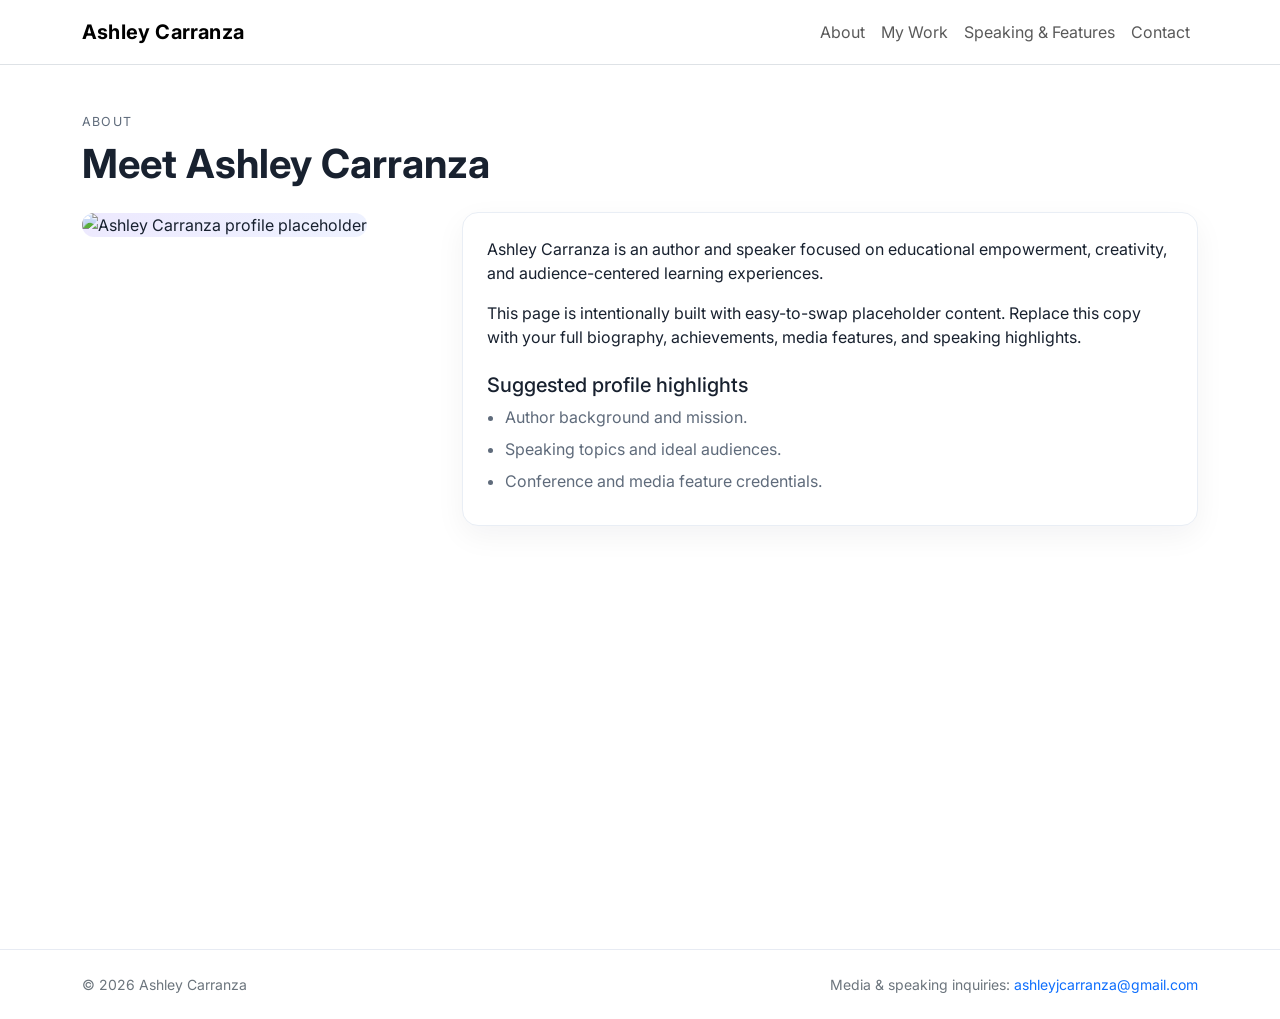
==== about/index.html @ da888146 "Refresh UI with modern Bootstrap styling and improved event/product UX" ====
<!doctype html>
<html lang="en">
  <head>
    <meta charset="UTF-8" />
    <meta name="viewport" content="width=device-width, initial-scale=1" />
    <title>About | Ashley Carranza</title>
    <meta name="description" content="About Ashley Carranza, author and speaker." />
    <link rel="canonical" href="https://ashleycarranza.com/about" />
    <link rel="preconnect" href="https://fonts.googleapis.com" />
    <link rel="preconnect" href="https://fonts.gstatic.com" crossorigin />
    <link href="https://fonts.googleapis.com/css2?family=Inter:wght@400;500;700&display=swap" rel="stylesheet" />
    <link href="https://cdn.jsdelivr.net/npm/bootstrap@5.3.8/dist/css/bootstrap.min.css" rel="stylesheet" />
    <link href="https://cdn.jsdelivr.net/npm/bootstrap-icons@1.11.3/font/bootstrap-icons.min.css" rel="stylesheet" />
    <link rel="stylesheet" href="/assets/css/styles.css" />
  </head>
  <body>
    <div id="site-nav"></div>

    <main class="container py-5 page-wrap">
      <p class="kicker mb-2">About</p>
      <h1 class="section-title mb-4">Meet Ashley Carranza</h1>
      <div class="row g-4 align-items-stretch">
        <div class="col-lg-4">
          <img class="profile-placeholder h-100" src="/images/about/profile-placeholder.jpg" alt="Ashley Carranza profile placeholder" loading="lazy" />
        </div>
        <div class="col-lg-8">
          <article class="soft-card bg-white p-4 h-100">
            <p>Ashley Carranza is an author and speaker focused on educational empowerment, creativity, and audience-centered learning experiences.</p>
            <p>This page is intentionally built with easy-to-swap placeholder content. Replace this copy with your full biography, achievements, media features, and speaking highlights.</p>
            <h2 class="h5 mt-4">Suggested profile highlights</h2>
            <ul class="list-clean">
              <li>Author background and mission.</li>
              <li>Speaking topics and ideal audiences.</li>
              <li>Conference and media feature credentials.</li>
            </ul>
          </article>
        </div>
      </div>
    </main>

    <div id="site-footer"></div>
    <script defer src="https://cdn.jsdelivr.net/npm/bootstrap@5.3.8/dist/js/bootstrap.bundle.min.js"></script>
    <script defer src="/assets/js/main.js"></script>
  </body>
</html>
---- assets/css/styles.css ----
:root {
  --ac-accent: #7c3aed;
  --ac-accent-soft: #f3e8ff;
  --ac-ink: #18212f;
  --ac-muted: #5f6b7b;
}

body {
  color: var(--ac-ink);
  font-family: 'Inter', system-ui, -apple-system, 'Segoe UI', Roboto, Arial, sans-serif;
  text-rendering: optimizeLegibility;
}

.navbar {
  backdrop-filter: saturate(180%) blur(6px);
}

.navbar-brand {
  letter-spacing: 0.2px;
  font-weight: 700;
}

.page-wrap {
  min-height: calc(100vh - 64px);
}

.hero-shell {
  border-radius: 1.25rem;
  background:
    radial-gradient(circle at 20% 15%, rgba(124, 58, 237, 0.12), transparent 35%),
    radial-gradient(circle at 85% 85%, rgba(14, 165, 233, 0.14), transparent 30%),
    linear-gradient(180deg, #ffffff 0%, #f8fafc 100%);
  border: 1px solid rgba(124, 58, 237, 0.14);
  box-shadow: 0 12px 40px rgba(2, 6, 23, 0.08);
}

.section-title {
  font-weight: 700;
}

.soft-card {
  border: 1px solid #e9eef5;
  border-radius: 1rem;
  box-shadow: 0 10px 30px rgba(15, 23, 42, 0.05);
}

.kicker {
  text-transform: uppercase;
  letter-spacing: 0.1em;
  font-size: 0.78rem;
  color: var(--ac-muted);
}

.ac-btn {
  --bs-btn-bg: var(--ac-accent);
  --bs-btn-border-color: var(--ac-accent);
  --bs-btn-hover-bg: #6d28d9;
  --bs-btn-hover-border-color: #6d28d9;
  --bs-btn-active-bg: #6d28d9;
  --bs-btn-active-border-color: #6d28d9;
  --bs-btn-color: #fff;
}

.badge-soft {
  background: var(--ac-accent-soft);
  color: #4c1d95;
  border: 1px solid rgba(124, 58, 237, 0.16);
}

.profile-placeholder,
.product-placeholder {
  width: 100%;
  aspect-ratio: 4 / 3;
  object-fit: cover;
  border-radius: 0.85rem;
  background: linear-gradient(135deg, #ede9fe, #eef2ff);
}

.list-clean {
  margin: 0;
  padding-left: 1.1rem;
}

.list-clean li {
  margin-bottom: 0.5rem;
  color: var(--ac-muted);
}

.filter-shell {
  border: 1px solid #e8edf5;
  border-radius: 1rem;
  background: #fff;
  box-shadow: 0 8px 24px rgba(15, 23, 42, 0.05);
}

footer {
  border-top: 1px solid #e7ebf3;
}

@media (max-width: 767px) {
  .hero-shell {
    padding: 1.5rem !important;
  }
}
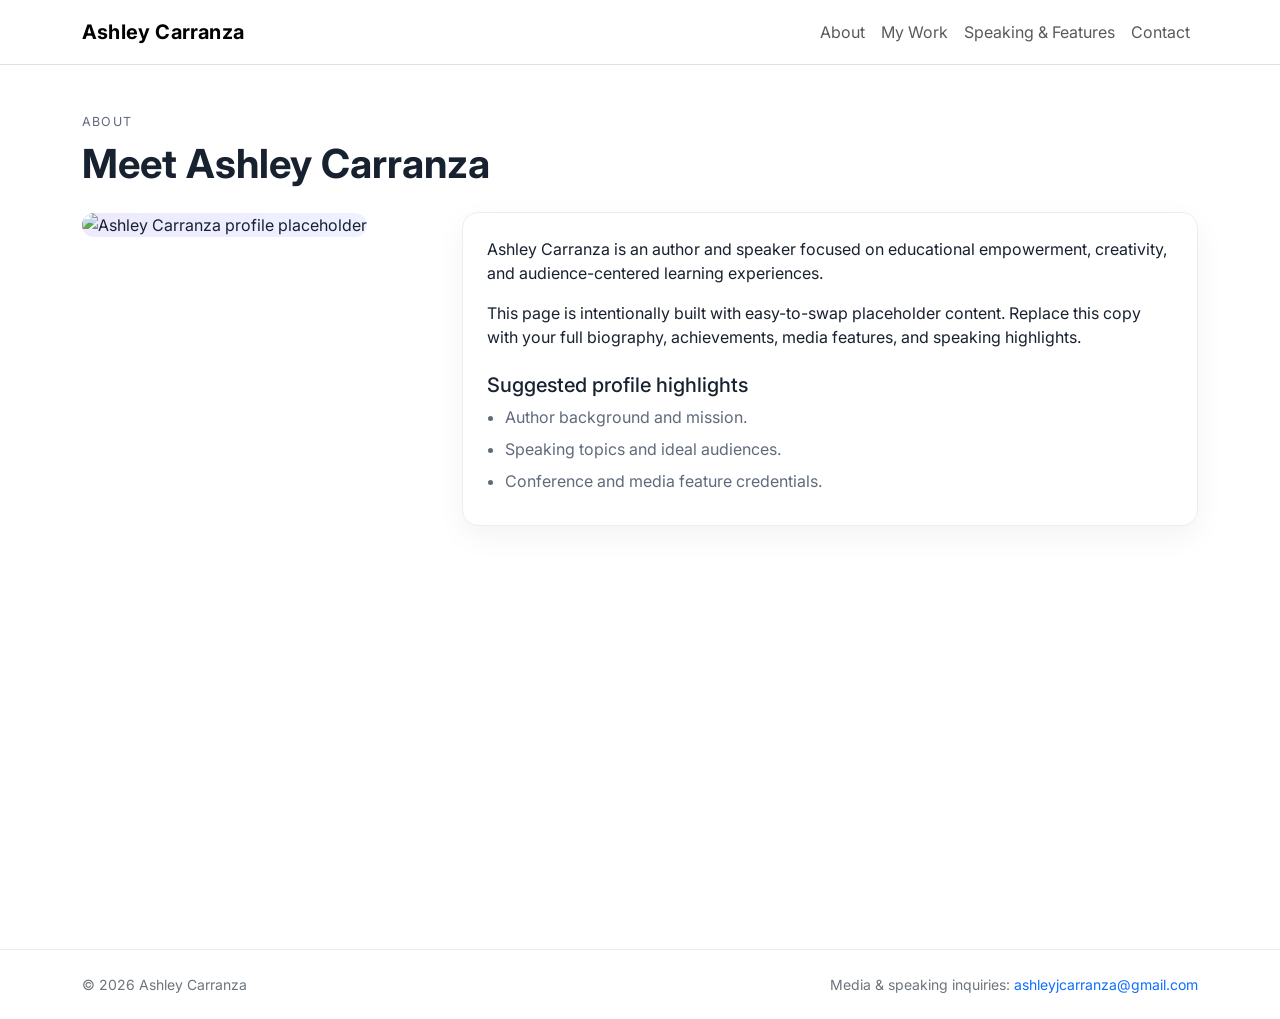
==== commit 4db70781: "Add GitHub Pages workflow and AOS animations across site" ====
--- a/about/index.html
+++ b/about/index.html
@@ -11,19 +11,20 @@
     <link href="https://fonts.googleapis.com/css2?family=Inter:wght@400;500;700&display=swap" rel="stylesheet" />
     <link href="https://cdn.jsdelivr.net/npm/bootstrap@5.3.8/dist/css/bootstrap.min.css" rel="stylesheet" />
     <link href="https://cdn.jsdelivr.net/npm/bootstrap-icons@1.11.3/font/bootstrap-icons.min.css" rel="stylesheet" />
+    <link href="https://unpkg.com/aos@2.3.1/dist/aos.css" rel="stylesheet" />
     <link rel="stylesheet" href="/assets/css/styles.css" />
   </head>
   <body>
     <div id="site-nav"></div>
 
     <main class="container py-5 page-wrap">
-      <p class="kicker mb-2">About</p>
-      <h1 class="section-title mb-4">Meet Ashley Carranza</h1>
+      <p class="kicker mb-2" data-aos="fade-up">About</p>
+      <h1 class="section-title mb-4" data-aos="fade-up" data-aos-delay="80">Meet Ashley Carranza</h1>
       <div class="row g-4 align-items-stretch">
-        <div class="col-lg-4">
+        <div class="col-lg-4" data-aos="zoom-in" data-aos-delay="120">
           <img class="profile-placeholder h-100" src="/images/about/profile-placeholder.jpg" alt="Ashley Carranza profile placeholder" loading="lazy" />
         </div>
-        <div class="col-lg-8">
+        <div class="col-lg-8" data-aos="fade-left" data-aos-delay="160">
           <article class="soft-card bg-white p-4 h-100">
             <p>Ashley Carranza is an author and speaker focused on educational empowerment, creativity, and audience-centered learning experiences.</p>
             <p>This page is intentionally built with easy-to-swap placeholder content. Replace this copy with your full biography, achievements, media features, and speaking highlights.</p>
@@ -40,6 +41,7 @@
 
     <div id="site-footer"></div>
     <script defer src="https://cdn.jsdelivr.net/npm/bootstrap@5.3.8/dist/js/bootstrap.bundle.min.js"></script>
+    <script defer src="https://unpkg.com/aos@2.3.1/dist/aos.js"></script>
     <script defer src="/assets/js/main.js"></script>
   </body>
 </html>
--- a/assets/css/styles.css
+++ b/assets/css/styles.css
@@ -42,6 +42,12 @@
   border: 1px solid #e9eef5;
   border-radius: 1rem;
   box-shadow: 0 10px 30px rgba(15, 23, 42, 0.05);
+  transition: transform 0.25s ease, box-shadow 0.25s ease;
+}
+
+.soft-card:hover {
+  transform: translateY(-4px);
+  box-shadow: 0 16px 38px rgba(15, 23, 42, 0.1);
 }
 
 .kicker {
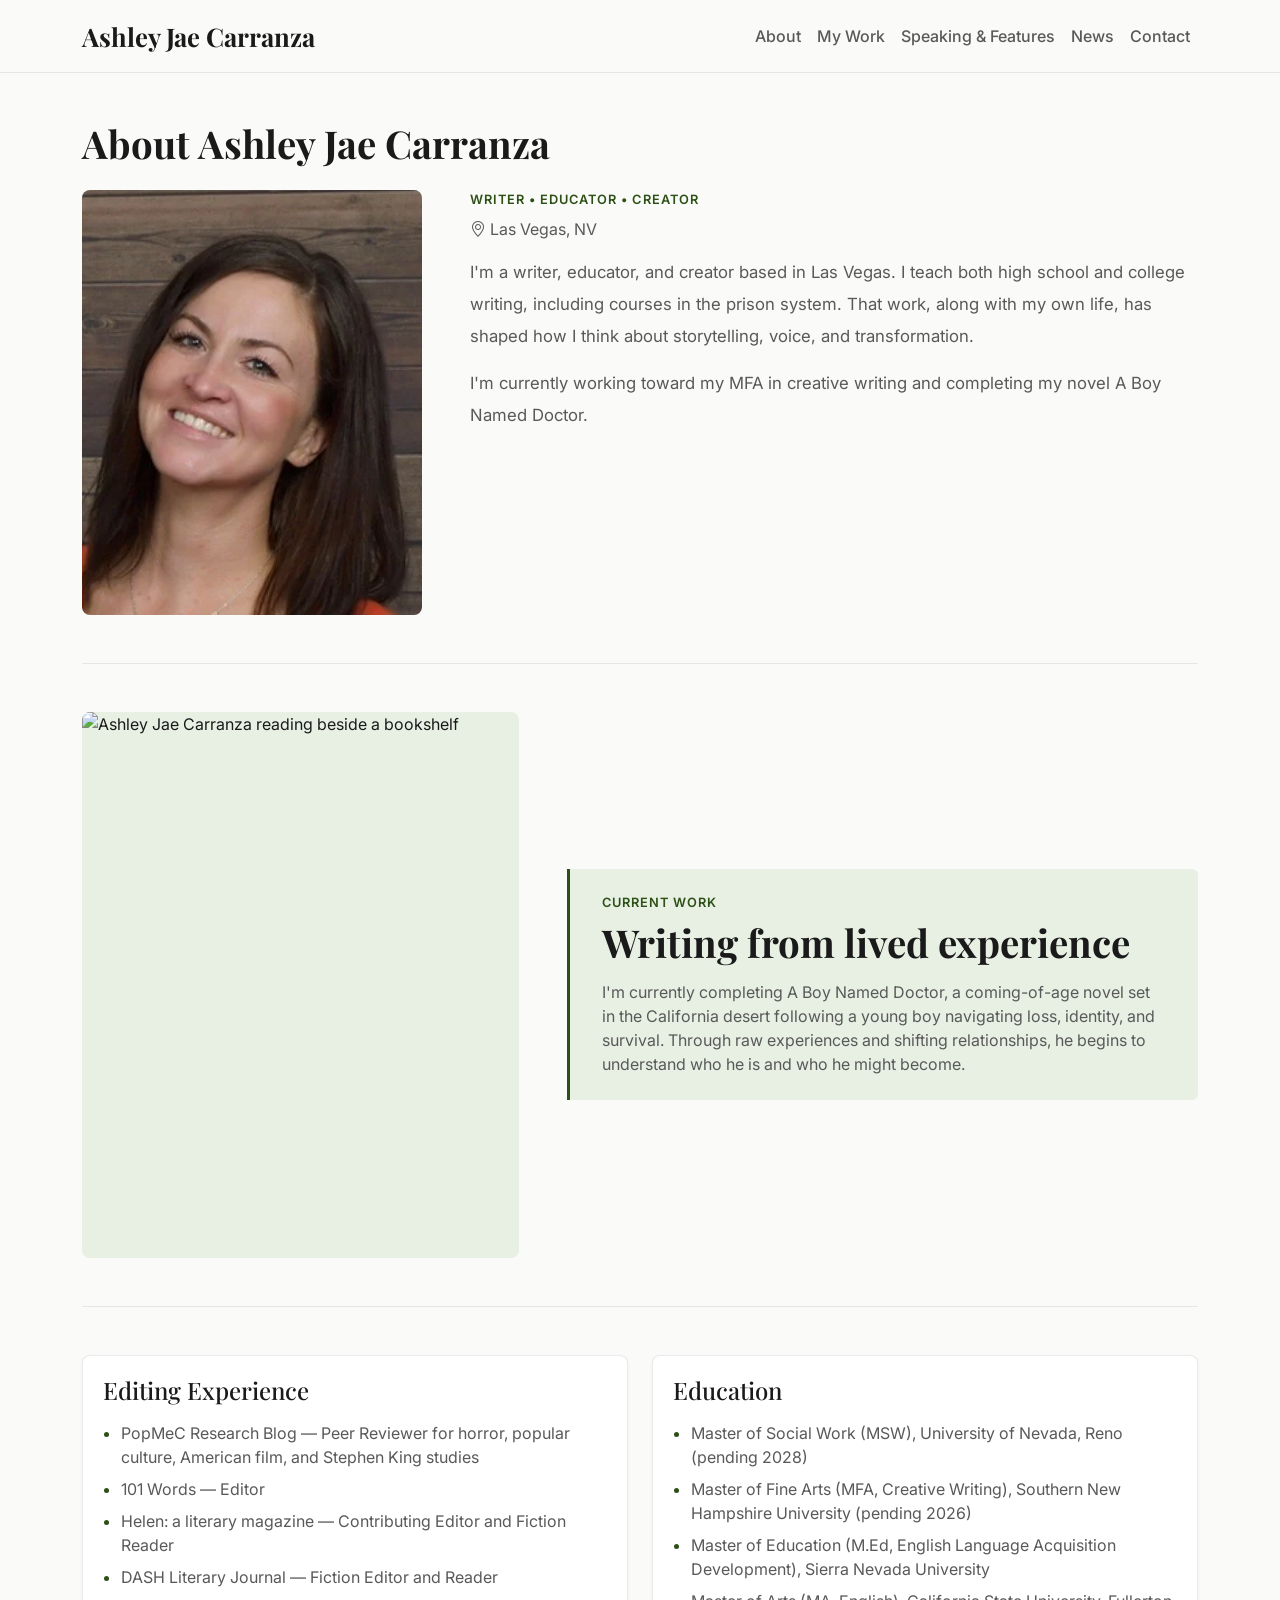
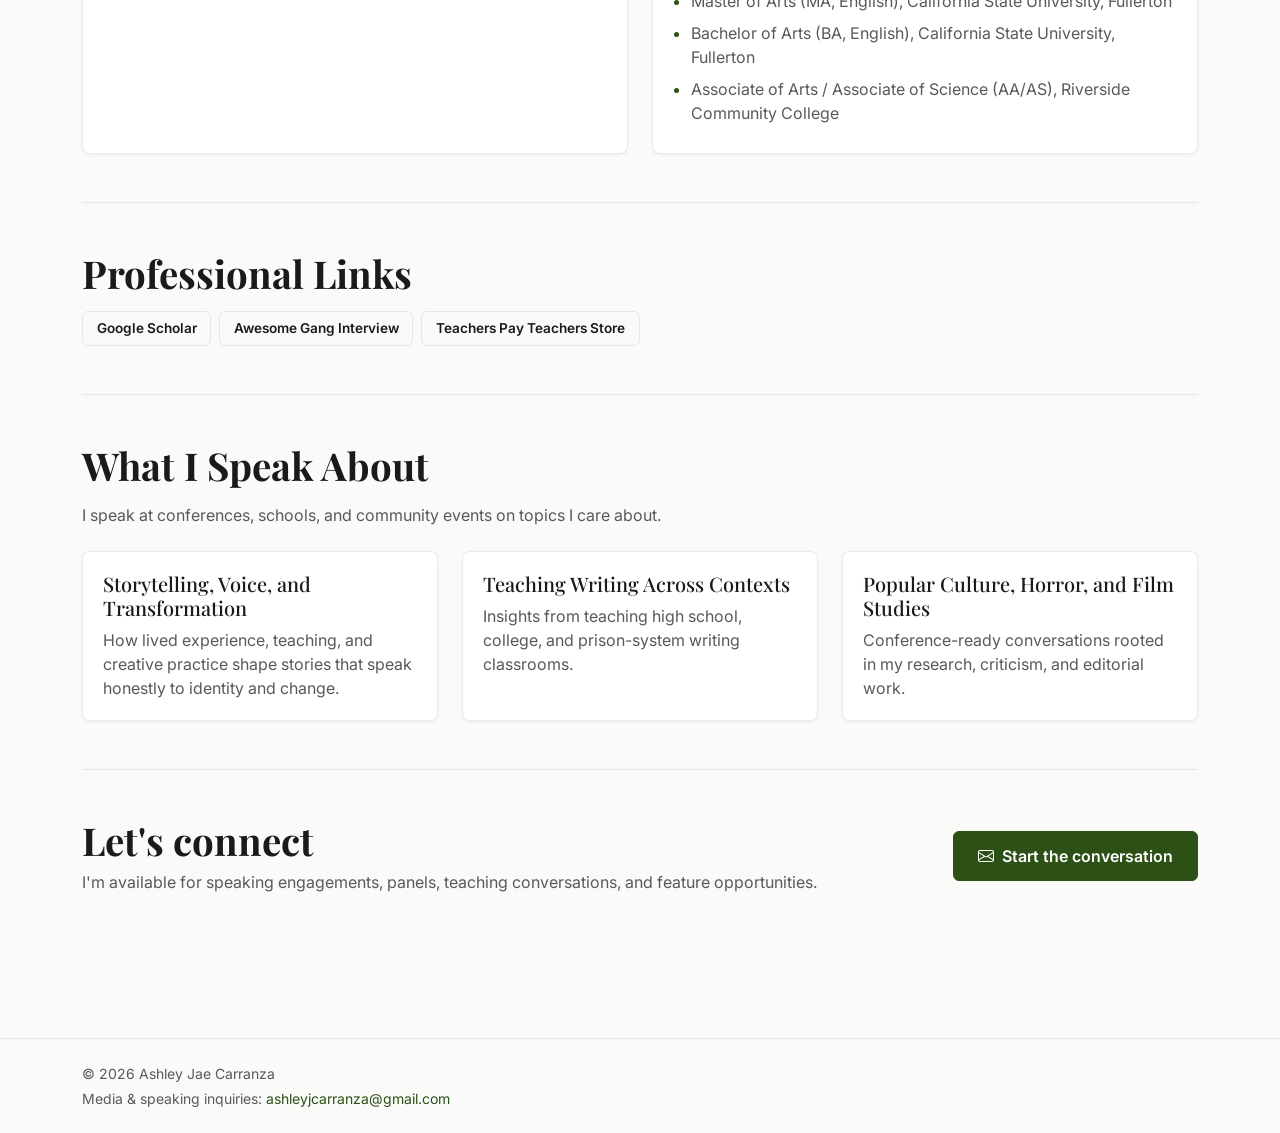
==== commit fd8aa753: "Improve SEO, accessibility, performance, and add dark mode - Add og:image, twitter:image, og:url, og" ====
--- a/about/index.html
+++ b/about/index.html
@@ -3,45 +3,40 @@
   <head>
     <meta charset="UTF-8" />
     <meta name="viewport" content="width=device-width, initial-scale=1" />
-    <title>About | Ashley Carranza</title>
-    <meta name="description" content="About Ashley Carranza, author and speaker." />
+    <title>About | Ashley Jae Carranza</title>
+    <meta name="description" content="About Ashley Jae Carranza, a Las Vegas-based writer, educator, editor, and creator." />
+    <meta name="theme-color" content="#FAFAF8" />
     <link rel="canonical" href="https://ashleycarranza.com/about" />
+    <meta property="og:title" content="About | Ashley Jae Carranza" />
+    <meta property="og:description" content="Learn more about Ashley Jae Carranza's background, education, editing experience, and current creative work." />
+    <meta property="og:type" content="article" />
+    <meta property="og:url" content="https://ashleycarranza.com/about" />
+    <meta property="og:site_name" content="Ashley Jae Carranza" />
+    <meta property="og:image" content="https://ashleycarranza.com/assets/img/headshot.webp" />
+    <meta name="twitter:card" content="summary_large_image" />
+    <meta name="twitter:image" content="https://ashleycarranza.com/assets/img/headshot.webp" />
+    <link rel="alternate" type="application/rss+xml" title="Ashley Jae Carranza" href="https://ashleycarranza.com/feed.xml" />
+    <link rel="icon" href="../assets/img/favicon.svg" type="image/svg+xml" />
     <link rel="preconnect" href="https://fonts.googleapis.com" />
     <link rel="preconnect" href="https://fonts.gstatic.com" crossorigin />
-    <link href="https://fonts.googleapis.com/css2?family=Inter:wght@400;500;700&display=swap" rel="stylesheet" />
+    <link href="https://fonts.googleapis.com/css2?family=Playfair+Display:ital,wght@0,400;0,700;1,400&family=Inter:wght@400;500;600&display=swap" rel="stylesheet" />
     <link href="https://cdn.jsdelivr.net/npm/bootstrap@5.3.8/dist/css/bootstrap.min.css" rel="stylesheet" />
     <link href="https://cdn.jsdelivr.net/npm/bootstrap-icons@1.11.3/font/bootstrap-icons.min.css" rel="stylesheet" />
-    <link href="https://unpkg.com/aos@2.3.1/dist/aos.css" rel="stylesheet" />
-    <link rel="stylesheet" href="/assets/css/styles.css" />
+    <link rel="stylesheet" href="../assets/css/styles.css" />
   </head>
-  <body>
+  <body data-page="about">
+    <a class="skip-link" href="#main-content">Skip to content</a>
     <div id="site-nav"></div>
 
-    <main class="container py-5 page-wrap">
-      <p class="kicker mb-2" data-aos="fade-up">About</p>
-      <h1 class="section-title mb-4" data-aos="fade-up" data-aos-delay="80">Meet Ashley Carranza</h1>
-      <div class="row g-4 align-items-stretch">
-        <div class="col-lg-4" data-aos="zoom-in" data-aos-delay="120">
-          <img class="profile-placeholder h-100" src="/images/about/profile-placeholder.jpg" alt="Ashley Carranza profile placeholder" loading="lazy" />
-        </div>
-        <div class="col-lg-8" data-aos="fade-left" data-aos-delay="160">
-          <article class="soft-card bg-white p-4 h-100">
-            <p>Ashley Carranza is an author and speaker focused on educational empowerment, creativity, and audience-centered learning experiences.</p>
-            <p>This page is intentionally built with easy-to-swap placeholder content. Replace this copy with your full biography, achievements, media features, and speaking highlights.</p>
-            <h2 class="h5 mt-4">Suggested profile highlights</h2>
-            <ul class="list-clean">
-              <li>Author background and mission.</li>
-              <li>Speaking topics and ideal audiences.</li>
-              <li>Conference and media feature credentials.</li>
-            </ul>
-          </article>
-        </div>
-      </div>
+    <main id="main-content" class="container py-5 page-wrap">
+      <h1 class="section-title mb-4" data-aos="fade-up">About Ashley Jae Carranza</h1>
+      <div id="about-bio" aria-live="polite"></div>
+      <section id="about-topics" class="section-divider" aria-live="polite"></section>
+      <section id="about-cta" class="section-divider mb-5" aria-live="polite"></section>
     </main>
 
     <div id="site-footer"></div>
     <script defer src="https://cdn.jsdelivr.net/npm/bootstrap@5.3.8/dist/js/bootstrap.bundle.min.js"></script>
-    <script defer src="https://unpkg.com/aos@2.3.1/dist/aos.js"></script>
-    <script defer src="/assets/js/main.js"></script>
+    <script type="module" src="../assets/js/main.js"></script>
   </body>
 </html>
--- a/assets/css/styles.css
+++ b/assets/css/styles.css
@@ -1,110 +1,734 @@
 :root {
-  --ac-accent: #7c3aed;
-  --ac-accent-soft: #f3e8ff;
-  --ac-ink: #18212f;
-  --ac-muted: #5f6b7b;
+  --bg: #FAFAF8;
+  --surface: #FFFFFF;
+  --ink: #1A1A1A;
+  --secondary: #595959;
+  --accent: #2D5016;
+  --accent-hover: #1E3A0F;
+  --accent-light: #E8F0E4;
+  --border: rgba(0, 0, 0, 0.08);
+  --shadow-sm: 0 1px 3px rgba(0, 0, 0, 0.06);
+  --shadow-md: 0 4px 12px rgba(0, 0, 0, 0.08);
+}
+
+html {
+  scroll-behavior: smooth;
 }
 
 body {
-  color: var(--ac-ink);
-  font-family: 'Inter', system-ui, -apple-system, 'Segoe UI', Roboto, Arial, sans-serif;
+  color: var(--ink);
+  font-family: 'Inter', 'Segoe UI', sans-serif;
   text-rendering: optimizeLegibility;
-}
+  background: var(--bg);
+}
+
+::selection {
+  background: var(--accent-light);
+}
+
+h1, h2, h3, h4, h5, h6, .navbar-brand {
+  font-family: 'Playfair Display', Georgia, serif;
+}
+
+.text-muted-ui {
+  color: var(--secondary) !important;
+}
+
+a {
+  color: var(--accent);
+}
+
+a:hover {
+  color: var(--accent-hover);
+}
+
+.skip-link {
+  position: absolute;
+  top: -48px;
+  left: 1rem;
+  z-index: 1100;
+  background: var(--ink);
+  color: #fff;
+  padding: 0.75rem 1rem;
+  border-radius: 0.375rem;
+  text-decoration: none;
+}
+
+.skip-link:focus {
+  top: 1rem;
+}
+
+/* ── Navigation ── */
 
 .navbar {
-  backdrop-filter: saturate(180%) blur(6px);
+  background: var(--bg);
+  border-bottom: 1px solid var(--border);
 }
 
 .navbar-brand {
-  letter-spacing: 0.2px;
+  font-size: 1.6rem;
   font-weight: 700;
-}
+  color: var(--ink);
+}
+
+.nav-link {
+  color: var(--secondary);
+  font-weight: 500;
+  position: relative;
+}
+
+.nav-link:hover,
+.nav-link.active {
+  color: var(--ink);
+}
+
+.nav-link.active::after {
+  content: '';
+  position: absolute;
+  left: 0.75rem;
+  right: 0.75rem;
+  bottom: 0.35rem;
+  height: 2px;
+  border-radius: 1px;
+  background: var(--accent);
+}
+
+/* ── Breadcrumb ── */
+
+.breadcrumb-nav {
+  padding-top: 0.5rem;
+  margin-bottom: 1rem;
+}
+
+.breadcrumb-nav .breadcrumb {
+  font-size: 0.85rem;
+  background: none;
+  padding: 0;
+}
+
+.breadcrumb-nav .breadcrumb-item a {
+  color: var(--secondary);
+  text-decoration: none;
+}
+
+.breadcrumb-nav .breadcrumb-item a:hover {
+  color: var(--accent);
+}
+
+.breadcrumb-nav .breadcrumb-item.active {
+  color: var(--ink);
+}
+
+/* ── Layout ── */
 
 .page-wrap {
-  min-height: calc(100vh - 64px);
-}
-
-.hero-shell {
-  border-radius: 1.25rem;
-  background:
-    radial-gradient(circle at 20% 15%, rgba(124, 58, 237, 0.12), transparent 35%),
-    radial-gradient(circle at 85% 85%, rgba(14, 165, 233, 0.14), transparent 30%),
-    linear-gradient(180deg, #ffffff 0%, #f8fafc 100%);
-  border: 1px solid rgba(124, 58, 237, 0.14);
-  box-shadow: 0 12px 40px rgba(2, 6, 23, 0.08);
+  min-height: calc(100vh - 76px);
+}
+
+.section-copy {
+  max-width: 600px;
+}
+
+.contact-copy {
+  font-size: 1.05rem;
+  line-height: 1.8;
+}
+
+/* ── Hero ── */
+
+.hero {
+  padding: 3rem 0 2rem;
+}
+
+.hero h1 {
+  font-size: clamp(2.4rem, 5vw, 3.6rem);
+  font-weight: 700;
+  line-height: 1.1;
+  letter-spacing: -0.01em;
+}
+
+.hero .lead {
+  font-size: 1.15rem;
+  color: var(--secondary);
+  line-height: 1.7;
+  max-width: 540px;
+}
+
+.hero-meta {
+  color: var(--secondary);
+  font-size: 0.95rem;
+}
+
+.hero-meta li {
+  position: relative;
+  padding-left: 1rem;
+}
+
+.hero-meta li::before {
+  content: '';
+  position: absolute;
+  left: 0;
+  top: 0.55rem;
+  width: 0.35rem;
+  height: 0.35rem;
+  border-radius: 999px;
+  background: var(--accent);
+}
+
+.hero-portrait {
+  display: block;
+  width: 100%;
+  max-width: 360px;
+  aspect-ratio: 4 / 5;
+  object-fit: cover;
+  border-radius: 0.5rem;
+  background: var(--accent-light);
+}
+
+/* ── Section headings ── */
+
+.section-label {
+  font-family: 'Inter', sans-serif;
+  font-size: 0.8rem;
+  font-weight: 600;
+  letter-spacing: 0.08em;
+  text-transform: uppercase;
+  color: var(--accent);
+  margin-bottom: 0.5rem;
 }
 
 .section-title {
+  font-size: clamp(1.8rem, 3vw, 2.6rem);
   font-weight: 700;
-}
-
-.soft-card {
-  border: 1px solid #e9eef5;
-  border-radius: 1rem;
-  box-shadow: 0 10px 30px rgba(15, 23, 42, 0.05);
-  transition: transform 0.25s ease, box-shadow 0.25s ease;
-}
-
-.soft-card:hover {
-  transform: translateY(-4px);
-  box-shadow: 0 16px 38px rgba(15, 23, 42, 0.1);
-}
-
-.kicker {
+  line-height: 1.15;
+}
+
+/* ── Cards ── */
+
+.card-item {
+  background: var(--surface);
+  border: 1px solid var(--border);
+  border-radius: 0.5rem;
+  box-shadow: var(--shadow-sm);
+  transition: box-shadow 0.2s ease;
+}
+
+.card-item:hover {
+  box-shadow: var(--shadow-md);
+}
+
+.topic-card {
+  height: 100%;
+  padding: 1.25rem;
+  background: var(--surface);
+  border: 1px solid var(--border);
+  border-radius: 0.5rem;
+  box-shadow: var(--shadow-sm);
+}
+
+.category-group + .category-group {
+  margin-top: 2.5rem;
+}
+
+.category-group-header {
+  border-top: 1px solid var(--border);
+  padding-top: 1.5rem;
+}
+
+/* ── Editorial panel (sidebar/callout feel) ── */
+
+.editorial-panel {
+  border-left: 3px solid var(--accent);
+  background: var(--accent-light);
+  border-radius: 0 0.375rem 0.375rem 0;
+  padding: 1.5rem 2rem;
+}
+
+/* ── Filter bar ── */
+
+.filter-bar {
+  background: var(--surface);
+  border: 1px solid var(--border);
+  border-radius: 0.375rem;
+  padding: 1rem 1.25rem;
+}
+
+/* ── Buttons ── */
+
+.ac-btn {
+  display: inline-block;
+  padding: 0.6rem 1.25rem;
+  font-weight: 600;
+  font-size: 0.95rem;
+  color: #fff;
+  background: var(--accent);
+  border: 1px solid var(--accent);
+  border-radius: 0.375rem;
+  text-decoration: none;
+  transition: background 0.15s ease;
+  cursor: pointer;
+}
+
+.ac-btn:hover {
+  background: var(--accent-hover);
+  border-color: var(--accent-hover);
+  color: #fff;
+}
+
+.ac-btn.btn-lg {
+  padding: 0.75rem 1.5rem;
+  font-size: 1rem;
+}
+
+.btn-outline {
+  display: inline-block;
+  padding: 0.6rem 1.25rem;
+  font-weight: 600;
+  font-size: 0.95rem;
+  color: var(--ink);
+  background: transparent;
+  border: 1px solid var(--border);
+  border-radius: 0.375rem;
+  text-decoration: none;
+  transition: border-color 0.15s ease, background 0.15s ease;
+  cursor: pointer;
+}
+
+.btn-outline:hover {
+  border-color: var(--accent);
+  background: var(--accent-light);
+  color: var(--ink);
+}
+
+.btn-sm {
+  padding: 0.4rem 0.85rem;
+  font-size: 0.85rem;
+}
+
+/* ── Badges ── */
+
+.badge-category {
+  display: inline-block;
+  padding: 0.2rem 0.65rem;
+  font-size: 0.75rem;
+  font-weight: 600;
+  color: var(--accent);
+  background: var(--accent-light);
+  border-radius: 0.25rem;
+  white-space: nowrap;
+}
+
+.badge-new {
+  display: inline-block;
+  padding: 0.15rem 0.5rem;
+  font-size: 0.7rem;
+  font-weight: 700;
   text-transform: uppercase;
-  letter-spacing: 0.1em;
-  font-size: 0.78rem;
-  color: var(--ac-muted);
-}
-
-.ac-btn {
-  --bs-btn-bg: var(--ac-accent);
-  --bs-btn-border-color: var(--ac-accent);
-  --bs-btn-hover-bg: #6d28d9;
-  --bs-btn-hover-border-color: #6d28d9;
-  --bs-btn-active-bg: #6d28d9;
-  --bs-btn-active-border-color: #6d28d9;
-  --bs-btn-color: #fff;
-}
-
-.badge-soft {
-  background: var(--ac-accent-soft);
-  color: #4c1d95;
-  border: 1px solid rgba(124, 58, 237, 0.16);
-}
+  letter-spacing: 0.04em;
+  color: #fff;
+  background: var(--accent);
+  border-radius: 0.25rem;
+}
+
+.badge-featured {
+  display: inline-block;
+  padding: 0.15rem 0.5rem;
+  font-size: 0.7rem;
+  font-weight: 700;
+  text-transform: uppercase;
+  letter-spacing: 0.04em;
+  color: #7c5a00;
+  background: #fef3c7;
+  border-radius: 0.25rem;
+}
+
+/* ── Images ── */
 
 .profile-placeholder,
 .product-placeholder {
+  display: block;
   width: 100%;
-  aspect-ratio: 4 / 3;
+  border-radius: 0.5rem;
+  background: var(--accent-light);
+}
+
+.profile-placeholder {
   object-fit: cover;
-  border-radius: 0.85rem;
-  background: linear-gradient(135deg, #ede9fe, #eef2ff);
-}
+  aspect-ratio: 4 / 5;
+}
+
+.about-secondary-image {
+  aspect-ratio: 4 / 5;
+}
+
+.product-placeholder {
+  object-fit: contain;
+  aspect-ratio: 3 / 4;
+}
+
+.preview-card .product-placeholder {
+  margin-bottom: 1rem;
+}
+
+.bio-text p:last-child {
+  margin-bottom: 0;
+}
+
+.prose p {
+  color: var(--secondary);
+  line-height: 1.9;
+  max-width: 68ch;
+}
+
+/* ── Events ── */
+
+.event-date {
+  display: inline-flex;
+  align-items: center;
+  gap: 0.4rem;
+  font-size: 0.85rem;
+  font-weight: 600;
+  color: var(--accent);
+}
+
+.event-meta {
+  margin-bottom: 0.5rem;
+  color: var(--secondary);
+}
+
+/* ── Empty state ── */
+
+.empty-state {
+  padding: 1.25rem;
+  border: 1px dashed rgba(0, 0, 0, 0.15);
+  border-radius: 0.375rem;
+  color: var(--secondary);
+  background: var(--surface);
+}
+
+/* ── Lists ── */
 
 .list-clean {
   margin: 0;
-  padding-left: 1.1rem;
+  padding-left: 1.15rem;
 }
 
 .list-clean li {
   margin-bottom: 0.5rem;
-  color: var(--ac-muted);
-}
-
-.filter-shell {
-  border: 1px solid #e8edf5;
-  border-radius: 1rem;
-  background: #fff;
-  box-shadow: 0 8px 24px rgba(15, 23, 42, 0.05);
-}
+  color: var(--secondary);
+}
+
+.list-clean li::marker {
+  color: var(--accent);
+}
+
+/* ── Nav cards on homepage ── */
+
+.nav-block {
+  border-top: 2px solid var(--border);
+  padding-top: 1.25rem;
+  transition: border-color 0.2s ease;
+}
+
+.nav-block:hover {
+  border-color: var(--accent);
+}
+
+.nav-block h2 {
+  font-size: 1.25rem;
+  margin-bottom: 0.4rem;
+}
+
+.nav-block p {
+  color: var(--secondary);
+  margin-bottom: 0.5rem;
+}
+
+.link-accent {
+  color: var(--accent);
+}
+
+/* ── Divider section ── */
+
+.section-divider {
+  border-top: 1px solid var(--border);
+  padding-top: 3rem;
+  margin-top: 3rem;
+}
+
+/* ── Social proof bar ── */
+
+.social-proof-bar {
+  border: 1px solid var(--border);
+  border-radius: 0.375rem;
+  background: var(--surface);
+}
+
+.proof-divider {
+  color: var(--border);
+  font-weight: 300;
+}
+
+/* ── Testimonials ── */
+
+.testimonial-carousel {
+  background: var(--accent-light);
+  border-radius: 0.5rem;
+  padding: 1rem 0;
+}
+
+.testimonial-slide {
+  max-width: 680px;
+  margin: 0 auto;
+}
+
+.testimonial-quote p {
+  font-family: 'Playfair Display', Georgia, serif;
+  font-style: italic;
+  font-size: clamp(1.1rem, 2vw, 1.35rem);
+  line-height: 1.7;
+  color: var(--ink);
+  margin-bottom: 0;
+}
+
+.testimonial-author {
+  font-size: 0.9rem;
+}
+
+.testimonial-carousel .carousel-control-prev-icon,
+.testimonial-carousel .carousel-control-next-icon {
+  filter: invert(0.3);
+}
+
+.testimonial-carousel .carousel-indicators [data-bs-target] {
+  background-color: var(--accent);
+}
+
+/* ── Blog / Post ── */
+
+.single-post {
+  max-width: 720px;
+}
+
+.post-body {
+  font-size: 1.05rem;
+  line-height: 1.9;
+  color: var(--secondary);
+}
+
+.post-body p + p {
+  margin-top: 1.25rem;
+}
+
+.post-body ul,
+.post-body ol {
+  padding-left: 1.25rem;
+  margin: 1rem 0;
+}
+
+.post-body li {
+  margin-bottom: 0.5rem;
+  line-height: 1.7;
+}
+
+.post-body strong {
+  color: var(--ink);
+}
+
+.post-body a {
+  color: var(--accent);
+  text-decoration: underline;
+}
+
+/* ── Product modal ── */
+
+.product-meta {
+  font-size: 0.9rem;
+  color: var(--secondary);
+}
+
+.product-meta .badge-category {
+  font-size: 0.75rem;
+}
+
+/* ── Skeleton loading ── */
+
+@keyframes skeleton-pulse {
+  0% { background-position: 200% 0; }
+  100% { background-position: -200% 0; }
+}
+
+.skeleton-card {
+  pointer-events: none;
+}
+
+.skeleton-line,
+.skeleton-img {
+  border-radius: 0.25rem;
+  background: linear-gradient(90deg, var(--accent-light) 25%, #f0f0ee 50%, var(--accent-light) 75%);
+  background-size: 200% 100%;
+  animation: skeleton-pulse 1.5s ease-in-out infinite;
+}
+
+.skeleton-line {
+  height: 1rem;
+  margin-bottom: 0.5rem;
+}
+
+.skeleton-img {
+  width: 100%;
+  margin-bottom: 0.75rem;
+}
+
+.testimonial-skeleton {
+  background: var(--accent-light);
+  border-radius: 0.5rem;
+}
+
+/* ── Footer ── */
 
 footer {
-  border-top: 1px solid #e7ebf3;
-}
+  border-top: 1px solid var(--border);
+}
+
+.footer-inner {
+  color: var(--secondary);
+}
+
+.footer-links {
+  display: inline-flex;
+  gap: 0.75rem;
+  flex-wrap: wrap;
+}
+
+.footer-links a {
+  color: var(--secondary);
+  text-decoration: none;
+}
+
+.footer-links a:hover {
+  color: var(--accent);
+}
+
+/* ── Focus ── */
+
+:focus-visible {
+  outline: 2px solid var(--accent);
+  outline-offset: 2px;
+}
+
+/* ── About page ── */
+
+.bio-text {
+  font-size: 1.05rem;
+  line-height: 1.8;
+  color: var(--ink);
+}
+
+.bio-text p + p {
+  margin-top: 1rem;
+}
+
+/* ── Responsive ── */
 
 @media (max-width: 767px) {
-  .hero-shell {
-    padding: 1.5rem !important;
-  }
-}
+  .hero {
+    padding: 2rem 0 1rem;
+  }
+
+  .hero h1 {
+    font-size: 2rem;
+  }
+
+  .navbar-brand {
+    font-size: 1.4rem;
+  }
+
+  .section-title {
+    line-height: 1.15;
+  }
+
+  .editorial-panel {
+    padding: 1.25rem;
+  }
+
+  .testimonial-slide {
+    padding: 0.5rem 1rem;
+  }
+}
+
+/* ── Scroll reveal (replaces AOS) ── */
+
+[data-aos].aos-init {
+  opacity: 0;
+  transition-property: opacity, transform;
+  transition-timing-function: cubic-bezier(0.25, 0.46, 0.45, 0.94);
+}
+
+[data-aos="fade-up"].aos-init {
+  transform: translateY(20px);
+}
+
+[data-aos].aos-animate {
+  opacity: 1;
+  transform: translateY(0);
+}
+
+/* ── Dark mode ── */
+
+@media (prefers-color-scheme: dark) {
+  :root {
+    --bg: #1A1A1A;
+    --surface: #242424;
+    --ink: #E8E8E8;
+    --secondary: #A0A0A0;
+    --accent: #5A9E35;
+    --accent-hover: #6DB844;
+    --accent-light: #1E2E15;
+    --border: rgba(255, 255, 255, 0.1);
+    --shadow-sm: 0 1px 3px rgba(0, 0, 0, 0.3);
+    --shadow-md: 0 4px 12px rgba(0, 0, 0, 0.4);
+    color-scheme: dark;
+  }
+
+  ::selection {
+    background: var(--accent);
+    color: #fff;
+  }
+
+  .skip-link {
+    background: #fff;
+    color: #1A1A1A;
+  }
+
+  .badge-featured {
+    color: #d4a017;
+    background: #3a2f00;
+  }
+
+  .empty-state {
+    border-color: rgba(255, 255, 255, 0.15);
+  }
+
+  .skeleton-line,
+  .skeleton-img {
+    background: linear-gradient(90deg, var(--accent-light) 25%, #2a2a2a 50%, var(--accent-light) 75%);
+    background-size: 200% 100%;
+  }
+
+  .testimonial-carousel .carousel-control-prev-icon,
+  .testimonial-carousel .carousel-control-next-icon {
+    filter: invert(0.8);
+  }
+
+  .form-select,
+  .form-control {
+    background-color: var(--surface);
+    border-color: var(--border);
+    color: var(--ink);
+  }
+
+  img {
+    opacity: 0.9;
+  }
+}
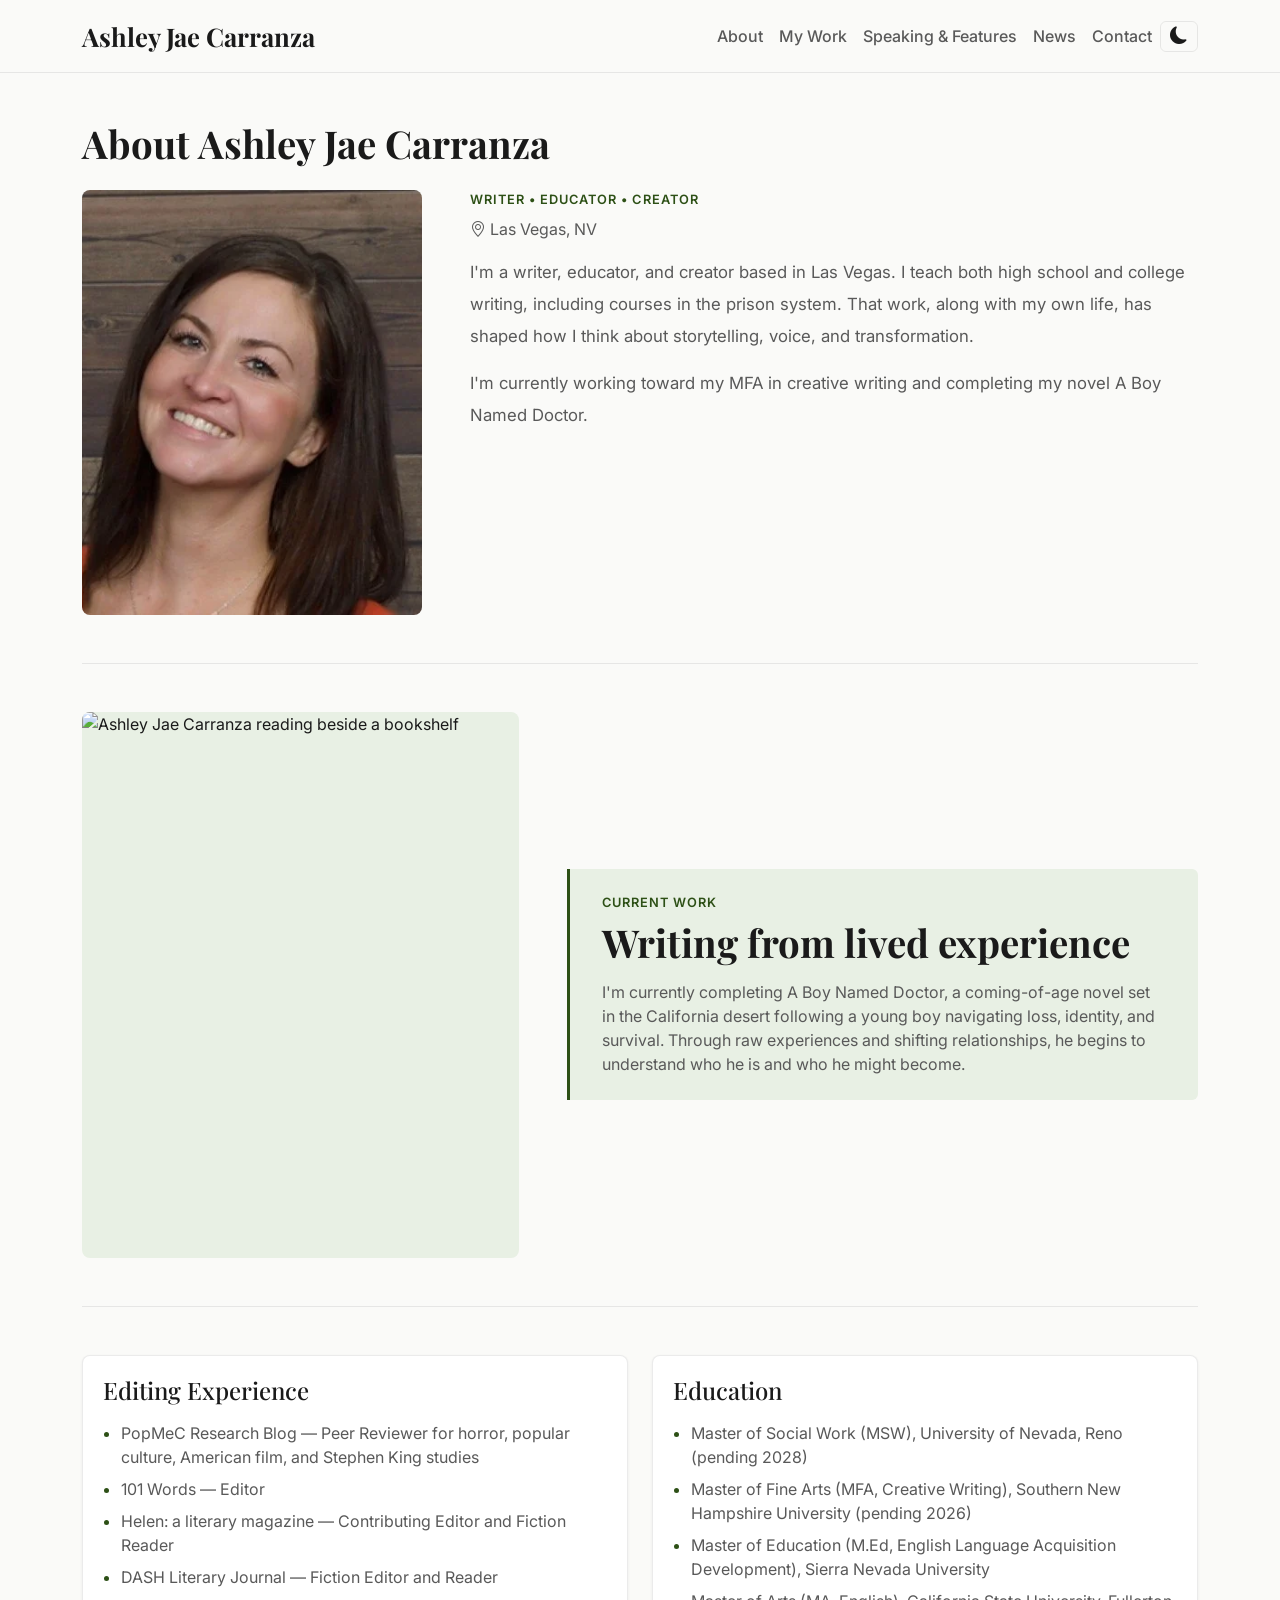
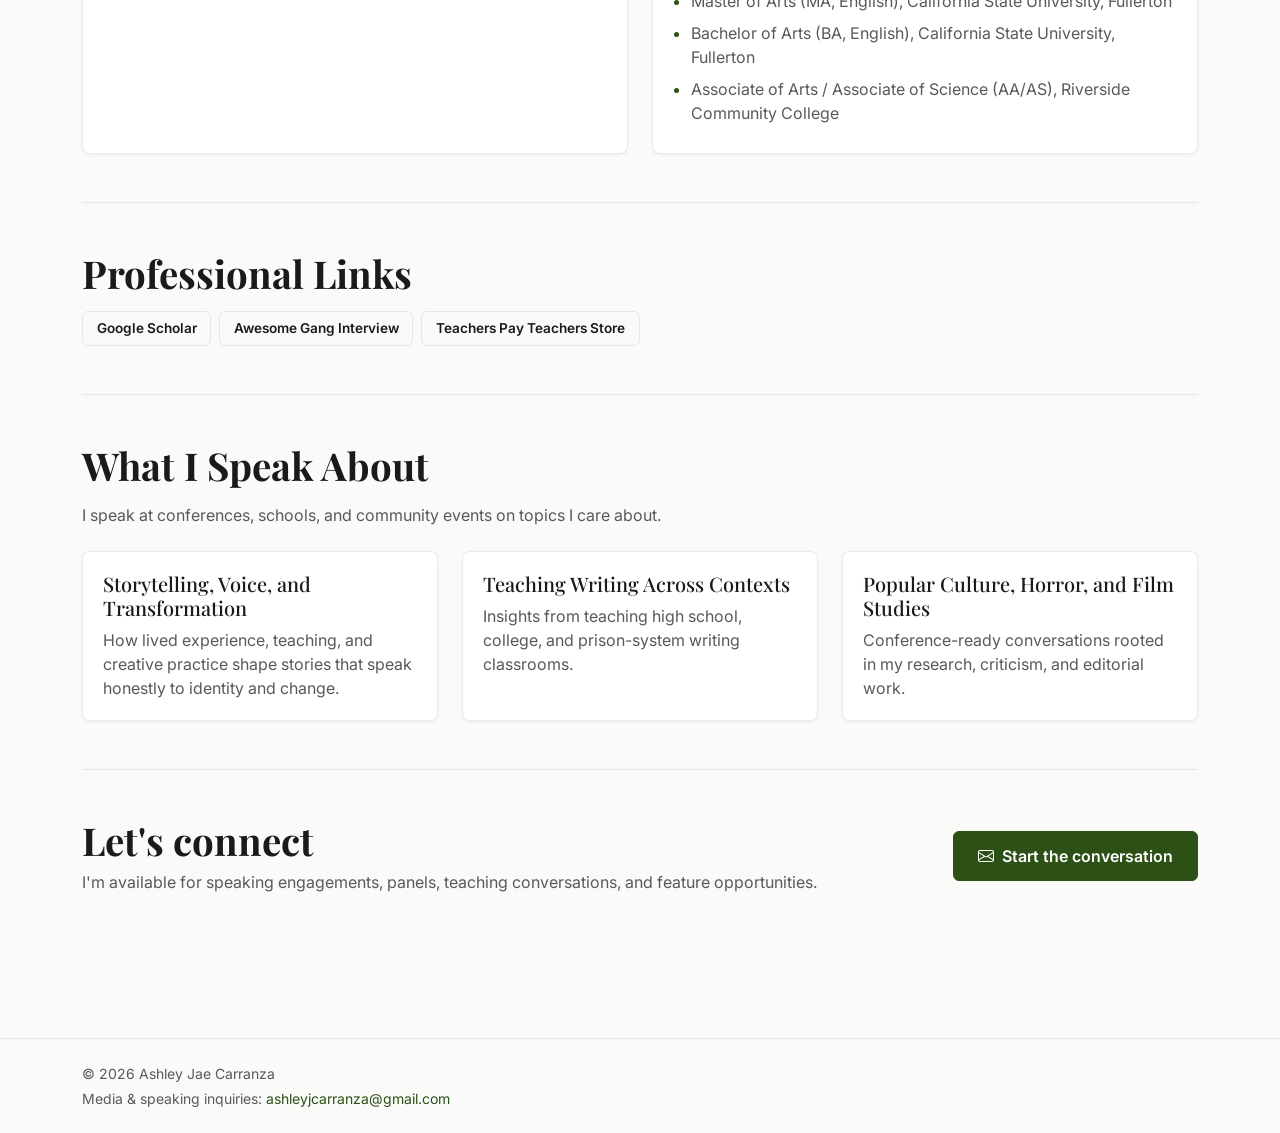
==== commit e4dceda1: "Add dark mode toggle and fix dark mode contrast issues Replace OS-only prefers-color-scheme with use" ====
--- a/about/index.html
+++ b/about/index.html
@@ -3,6 +3,7 @@
   <head>
     <meta charset="UTF-8" />
     <meta name="viewport" content="width=device-width, initial-scale=1" />
+    <script>(function(){var t=localStorage.getItem('theme');if(!t){t=window.matchMedia('(prefers-color-scheme:dark)').matches?'dark':'light'}document.documentElement.setAttribute('data-theme',t)})()</script>
     <title>About | Ashley Jae Carranza</title>
     <meta name="description" content="About Ashley Jae Carranza, a Las Vegas-based writer, educator, editor, and creator." />
     <meta name="theme-color" content="#FAFAF8" />
--- a/assets/css/styles.css
+++ b/assets/css/styles.css
@@ -674,61 +674,103 @@
   transform: translateY(0);
 }
 
+/* ── Theme toggle ── */
+
+.theme-toggle {
+  background: none;
+  border: 1px solid var(--border);
+  border-radius: 0.375rem;
+  padding: 0.35rem 0.55rem;
+  cursor: pointer;
+  color: var(--ink);
+  font-size: 1.1rem;
+  line-height: 1;
+  transition: border-color 0.15s ease, color 0.15s ease;
+  display: inline-flex;
+  align-items: center;
+}
+
+.theme-toggle:hover {
+  border-color: var(--accent);
+  color: var(--accent);
+}
+
+html[data-theme="dark"] .theme-toggle .bi-moon-fill,
+html:not([data-theme="dark"]) .theme-toggle .bi-sun-fill {
+  display: none;
+}
+
+html[data-theme="dark"] .theme-toggle .bi-sun-fill,
+html:not([data-theme="dark"]) .theme-toggle .bi-moon-fill {
+  display: inline;
+}
+
 /* ── Dark mode ── */
 
-@media (prefers-color-scheme: dark) {
-  :root {
-    --bg: #1A1A1A;
-    --surface: #242424;
-    --ink: #E8E8E8;
-    --secondary: #A0A0A0;
-    --accent: #5A9E35;
-    --accent-hover: #6DB844;
-    --accent-light: #1E2E15;
-    --border: rgba(255, 255, 255, 0.1);
-    --shadow-sm: 0 1px 3px rgba(0, 0, 0, 0.3);
-    --shadow-md: 0 4px 12px rgba(0, 0, 0, 0.4);
-    color-scheme: dark;
-  }
-
-  ::selection {
-    background: var(--accent);
-    color: #fff;
-  }
-
-  .skip-link {
-    background: #fff;
-    color: #1A1A1A;
-  }
-
-  .badge-featured {
-    color: #d4a017;
-    background: #3a2f00;
-  }
-
-  .empty-state {
-    border-color: rgba(255, 255, 255, 0.15);
-  }
-
-  .skeleton-line,
-  .skeleton-img {
-    background: linear-gradient(90deg, var(--accent-light) 25%, #2a2a2a 50%, var(--accent-light) 75%);
-    background-size: 200% 100%;
-  }
-
-  .testimonial-carousel .carousel-control-prev-icon,
-  .testimonial-carousel .carousel-control-next-icon {
-    filter: invert(0.8);
-  }
-
-  .form-select,
-  .form-control {
-    background-color: var(--surface);
-    border-color: var(--border);
-    color: var(--ink);
-  }
-
-  img {
-    opacity: 0.9;
-  }
-}
+html[data-theme="dark"] {
+  --bg: #1A1A1A;
+  --surface: #242424;
+  --ink: #E8E8E8;
+  --secondary: #B0B0B0;
+  --accent: #5A9E35;
+  --accent-hover: #6DB844;
+  --accent-light: #2A3D20;
+  --border: rgba(255, 255, 255, 0.12);
+  --shadow-sm: 0 1px 3px rgba(0, 0, 0, 0.3);
+  --shadow-md: 0 4px 12px rgba(0, 0, 0, 0.4);
+  color-scheme: dark;
+}
+
+html[data-theme="dark"] ::selection {
+  background: var(--accent);
+  color: #fff;
+}
+
+html[data-theme="dark"] .skip-link {
+  background: #fff;
+  color: #1A1A1A;
+}
+
+html[data-theme="dark"] .badge-featured {
+  color: #d4a017;
+  background: #3a2f00;
+}
+
+html[data-theme="dark"] .badge-category {
+  color: #7ECF5A;
+  background: var(--accent-light);
+}
+
+html[data-theme="dark"] .empty-state {
+  border-color: rgba(255, 255, 255, 0.15);
+}
+
+html[data-theme="dark"] .skeleton-line,
+html[data-theme="dark"] .skeleton-img {
+  background: linear-gradient(90deg, var(--accent-light) 25%, #383838 50%, var(--accent-light) 75%);
+  background-size: 200% 100%;
+}
+
+html[data-theme="dark"] .testimonial-carousel .carousel-control-prev-icon,
+html[data-theme="dark"] .testimonial-carousel .carousel-control-next-icon {
+  filter: invert(0.8);
+}
+
+html[data-theme="dark"] .form-select,
+html[data-theme="dark"] .form-control {
+  background-color: var(--surface);
+  border-color: var(--border);
+  color: var(--ink);
+}
+
+html[data-theme="dark"] .post-body {
+  color: var(--ink);
+}
+
+html[data-theme="dark"] img {
+  opacity: 0.9;
+}
+
+html[data-theme="dark"] .navbar-toggler-icon {
+  filter: invert(0.8);
+}
